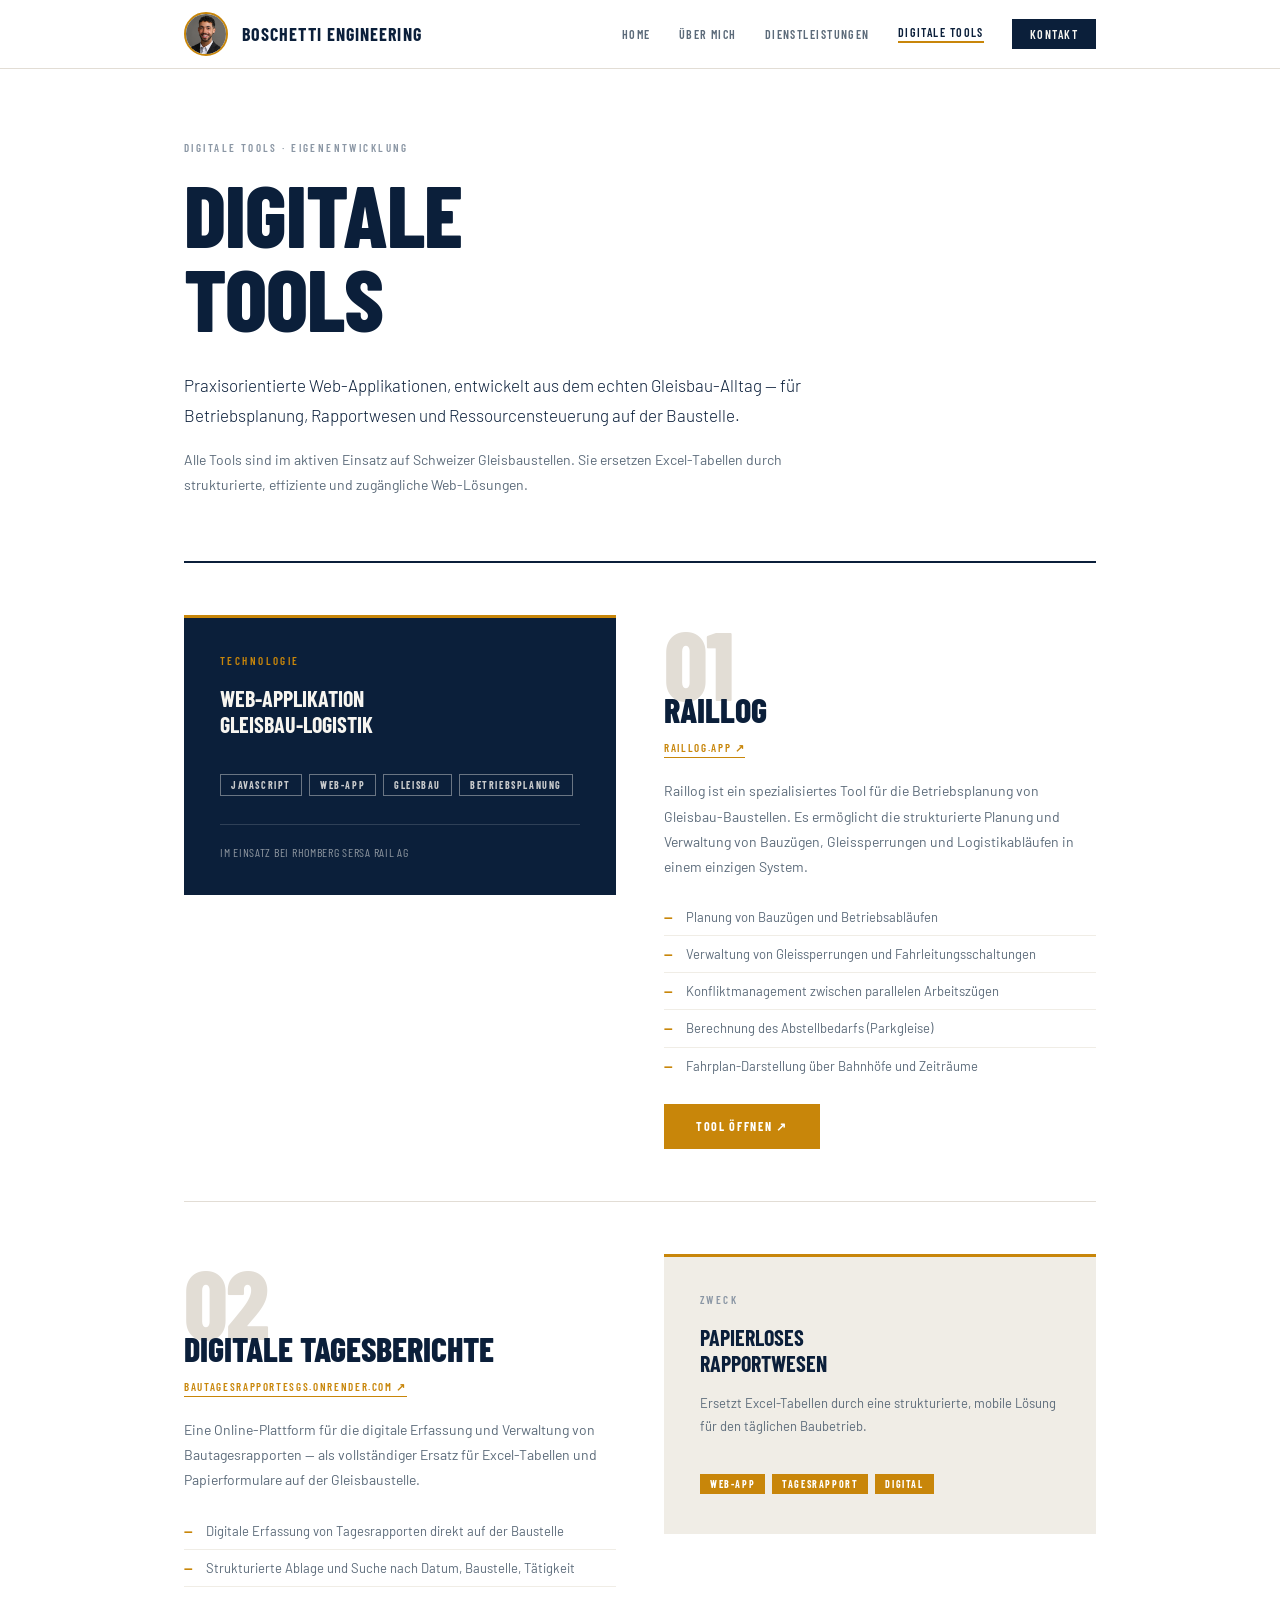
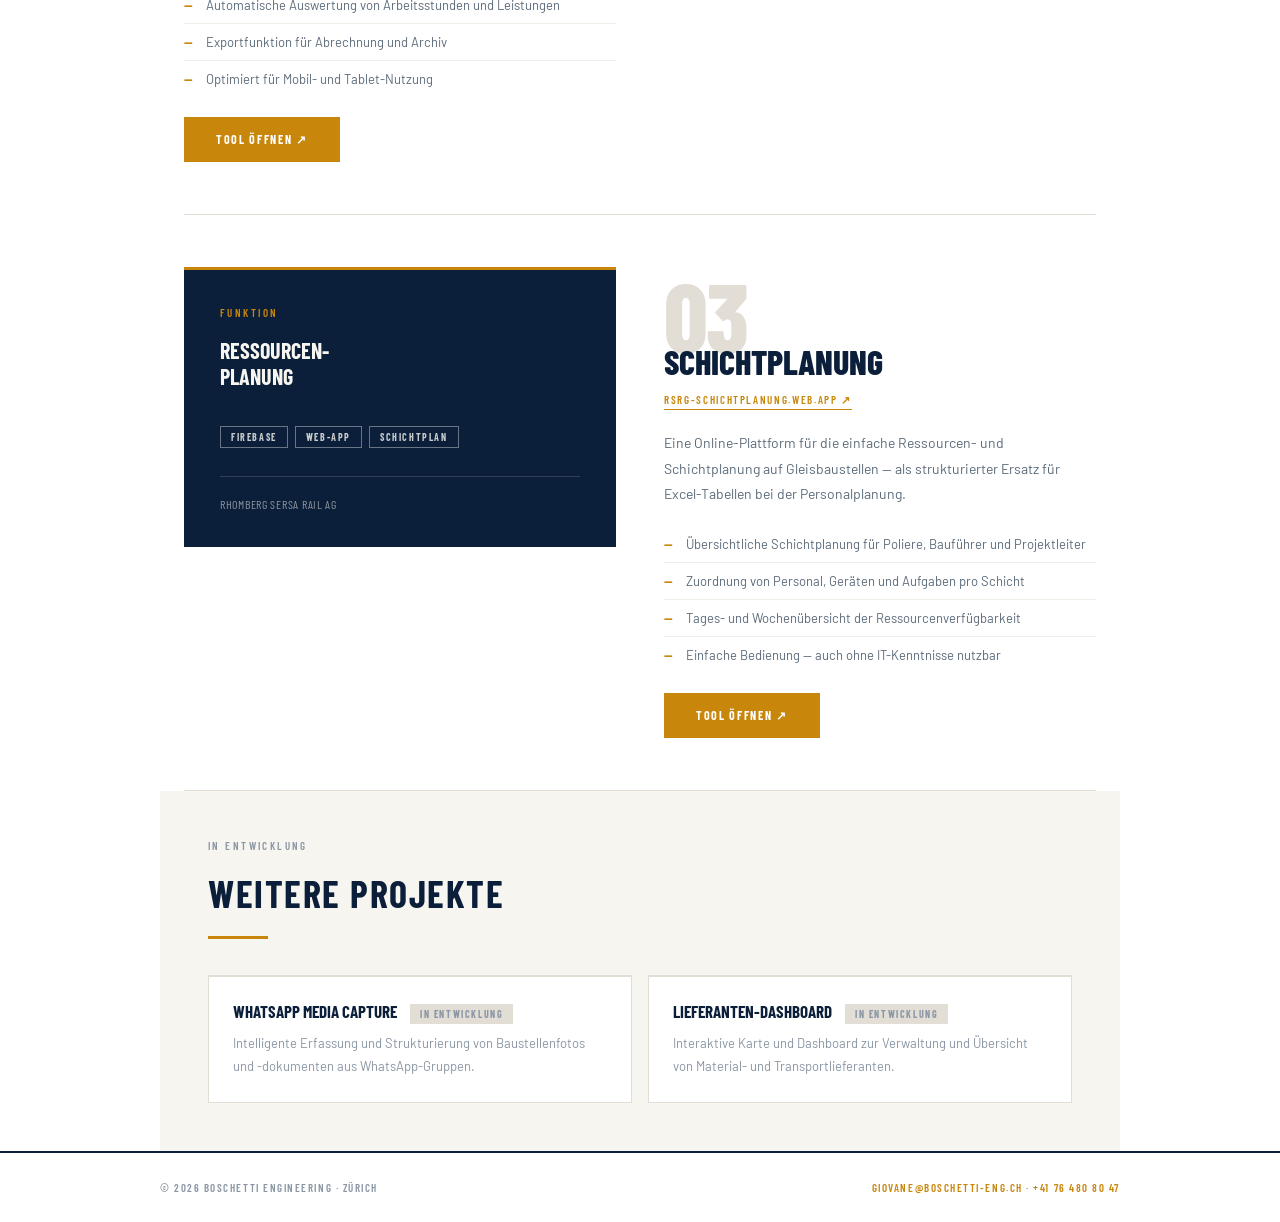
==== digitale-tools/index.html @ f16b6cce "Initial commit: static site for boschetti-eng.ch Full static site with 5 pages (Home, Über mich, Die" ====
<!DOCTYPE html>
<html lang="de">
<head>
  <meta charset="UTF-8">
  <meta name="viewport" content="width=device-width, initial-scale=1.0">
  <title>Digitale Tools · Boschetti Engineering</title>
  <meta name="description" content="Praxisorientierte Web-Applikationen für den Gleisbau: Raillog, Digitale Tagesberichte und Schichtplanung.">
  <link rel="preconnect" href="https://fonts.googleapis.com">
  <link rel="preconnect" href="https://fonts.gstatic.com" crossorigin>
  <link rel="stylesheet" href="/assets/css/style.css">
</head>
<body>

<header class="site-header">
  <div class="site-header-inner">
    <a href="/" class="site-branding">
      <img src="/assets/img/profil.jpg" alt="Giovane Boschetti">
      <span class="site-title">Boschetti Engineering</span>
    </a>
    <nav class="site-nav">
      <a href="/">Home</a>
      <a href="/ueber-mich/">Über mich</a>
      <a href="/dienstleistungen/">Dienstleistungen</a>
      <a href="/digitale-tools/" class="active">Digitale Tools</a>
      <a href="/kontakt/" class="nav-cta">Kontakt</a>
    </nav>
  </div>
</header>

<main>
<div class="be-wrap">

  <div class="be-hero">
    <span class="be-label">Digitale Tools · Eigenentwicklung</span>
    <h1 class="be-h1">Digitale<br>Tools</h1>
    <p class="be-lead">Praxisorientierte Web-Applikationen, entwickelt aus dem echten Gleisbau-Alltag — für Betriebsplanung, Rapportwesen und Ressourcensteuerung auf der Baustelle.</p>
    <p class="be-body" style="margin-top:16px;max-width:680px">Alle Tools sind im aktiven Einsatz auf Schweizer Gleisbaustellen. Sie ersetzen Excel-Tabellen durch strukturierte, effiziente und zugängliche Web-Lösungen.</p>
  </div>

  <div class="be-tool">
    <div>
      <p class="be-tool-num">01</p>
      <h2 class="be-tool-title">Raillog</h2>
      <a href="https://raillog.app" target="_blank" rel="noopener" class="be-tool-url">raillog.app ↗</a>
      <p class="be-tool-body">Raillog ist ein spezialisiertes Tool für die Betriebsplanung von Gleisbau-Baustellen. Es ermöglicht die strukturierte Planung und Verwaltung von Bauzügen, Gleissperrungen und Logistikabläufen in einem einzigen System.</p>
      <ul class="be-feature-list">
        <li>Planung von Bauzügen und Betriebsabläufen</li>
        <li>Verwaltung von Gleissperrungen und Fahrleitungsschaltungen</li>
        <li>Konfliktmanagement zwischen parallelen Arbeitszügen</li>
        <li>Berechnung des Abstellbedarfs (Parkgleise)</li>
        <li>Fahrplan-Darstellung über Bahnhöfe und Zeiträume</li>
      </ul>
      <a href="https://raillog.app" target="_blank" rel="noopener" class="be-cta be-cta-amber">Tool öffnen ↗</a>
    </div>
    <div class="be-tool-visual-dark">
      <div>
        <span class="be-label" style="color:#C8860A">Technologie</span>
        <p style="font-family:'Barlow Condensed',sans-serif;font-size:22px;font-weight:700;text-transform:uppercase;color:#F7F5F0;margin:0 0 20px;line-height:1.2">Web-Applikation<br>Gleisbau-Logistik</p>
      </div>
      <div>
        <div class="be-tag be-tag-outline">JavaScript</div>
        <div class="be-tag be-tag-outline">Web-App</div>
        <div class="be-tag be-tag-outline">Gleisbau</div>
        <div class="be-tag be-tag-outline">Betriebsplanung</div>
        <div style="margin-top:24px;border-top:1px solid rgba(255,255,255,.15);padding-top:20px">
          <p style="font-size:12px;color:rgba(247,245,240,.55);font-family:'Barlow Condensed',sans-serif;letter-spacing:.06em;text-transform:uppercase">Im Einsatz bei Rhomberg Sersa Rail AG</p>
        </div>
      </div>
    </div>
  </div>

  <div class="be-tool">
    <div>
      <p class="be-tool-num">02</p>
      <h2 class="be-tool-title">Digitale Tagesberichte</h2>
      <a href="https://bautagesrapportesgs.onrender.com/" target="_blank" rel="noopener" class="be-tool-url">bautagesrapportesgs.onrender.com ↗</a>
      <p class="be-tool-body">Eine Online-Plattform für die digitale Erfassung und Verwaltung von Bautagesrapporten — als vollständiger Ersatz für Excel-Tabellen und Papierformulare auf der Gleisbaustelle.</p>
      <ul class="be-feature-list">
        <li>Digitale Erfassung von Tagesrapporten direkt auf der Baustelle</li>
        <li>Strukturierte Ablage und Suche nach Datum, Baustelle, Tätigkeit</li>
        <li>Automatische Auswertung von Arbeitsstunden und Leistungen</li>
        <li>Exportfunktion für Abrechnung und Archiv</li>
        <li>Optimiert für Mobil- und Tablet-Nutzung</li>
      </ul>
      <a href="https://bautagesrapportesgs.onrender.com/" target="_blank" rel="noopener" class="be-cta be-cta-amber">Tool öffnen ↗</a>
    </div>
    <div class="be-tool-visual">
      <div>
        <span class="be-label">Zweck</span>
        <p style="font-family:'Barlow Condensed',sans-serif;font-size:22px;font-weight:700;text-transform:uppercase;color:#0B1F3A;margin:0 0 16px;line-height:1.2">Papierloses<br>Rapportwesen</p>
        <p style="font-size:13px;line-height:1.7;color:#5C6B7A;margin:0">Ersetzt Excel-Tabellen durch eine strukturierte, mobile Lösung für den täglichen Baubetrieb.</p>
      </div>
      <div>
        <div class="be-tag">Web-App</div>
        <div class="be-tag">Tagesrapport</div>
        <div class="be-tag">Digital</div>
      </div>
    </div>
  </div>

  <div class="be-tool">
    <div>
      <p class="be-tool-num">03</p>
      <h2 class="be-tool-title">Schichtplanung</h2>
      <a href="https://rsrg-schichtplanung.web.app/" target="_blank" rel="noopener" class="be-tool-url">rsrg-schichtplanung.web.app ↗</a>
      <p class="be-tool-body">Eine Online-Plattform für die einfache Ressourcen- und Schichtplanung auf Gleisbaustellen — als strukturierter Ersatz für Excel-Tabellen bei der Personalplanung.</p>
      <ul class="be-feature-list">
        <li>Übersichtliche Schichtplanung für Poliere, Bauführer und Projektleiter</li>
        <li>Zuordnung von Personal, Geräten und Aufgaben pro Schicht</li>
        <li>Tages- und Wochenübersicht der Ressourcenverfügbarkeit</li>
        <li>Einfache Bedienung — auch ohne IT-Kenntnisse nutzbar</li>
      </ul>
      <a href="https://rsrg-schichtplanung.web.app/" target="_blank" rel="noopener" class="be-cta be-cta-amber">Tool öffnen ↗</a>
    </div>
    <div class="be-tool-visual-dark">
      <div>
        <span class="be-label" style="color:#C8860A">Funktion</span>
        <p style="font-family:'Barlow Condensed',sans-serif;font-size:22px;font-weight:700;text-transform:uppercase;color:#F7F5F0;margin:0 0 20px;line-height:1.2">Ressourcen-<br>planung</p>
      </div>
      <div>
        <div class="be-tag be-tag-outline">Firebase</div>
        <div class="be-tag be-tag-outline">Web-App</div>
        <div class="be-tag be-tag-outline">Schichtplan</div>
        <div style="margin-top:24px;border-top:1px solid rgba(255,255,255,.15);padding-top:20px">
          <p style="font-size:12px;color:rgba(247,245,240,.55);font-family:'Barlow Condensed',sans-serif;letter-spacing:.06em;text-transform:uppercase">Rhomberg Sersa Rail AG</p>
        </div>
      </div>
    </div>
  </div>

  <div class="be-section" style="background:#F7F5F0;margin:0 -24px;padding:48px 48px">
    <span class="be-label">In Entwicklung</span>
    <h2 class="be-h2">Weitere Projekte</h2>
    <div class="be-divider"></div>
    <div style="display:grid;grid-template-columns:repeat(auto-fit,minmax(240px,1fr));gap:16px">
      <div style="background:#fff;border:1px solid #E2DDD5;border-top:2px solid #E2DDD5;padding:24px">
        <p style="font-family:'Barlow Condensed',sans-serif;font-size:17px;font-weight:700;text-transform:uppercase;color:#0B1F3A;margin:0 0 8px">WhatsApp Media Capture <span class="be-soon">In Entwicklung</span></p>
        <p style="font-size:13px;line-height:1.75;color:#8A96A4;margin:0">Intelligente Erfassung und Strukturierung von Baustellenfotos und -dokumenten aus WhatsApp-Gruppen.</p>
      </div>
      <div style="background:#fff;border:1px solid #E2DDD5;border-top:2px solid #E2DDD5;padding:24px">
        <p style="font-family:'Barlow Condensed',sans-serif;font-size:17px;font-weight:700;text-transform:uppercase;color:#0B1F3A;margin:0 0 8px">Lieferanten-Dashboard <span class="be-soon">In Entwicklung</span></p>
        <p style="font-size:13px;line-height:1.75;color:#8A96A4;margin:0">Interaktive Karte und Dashboard zur Verwaltung und Übersicht von Material- und Transportlieferanten.</p>
      </div>
    </div>
  </div>

</div>
</main>

<footer class="site-footer">
  <div class="site-footer-inner">
    <p>© 2026 Boschetti Engineering · Zürich</p>
    <p><a href="mailto:giovane@boschetti-eng.ch">giovane@boschetti-eng.ch</a> · <a href="tel:+41764808047">+41 76 480 80 47</a></p>
  </div>
</footer>

</body>
</html>
---- assets/css/style.css ----
@import url('https://fonts.googleapis.com/css2?family=Barlow+Condensed:ital,wght@0,300;0,400;0,600;0,700;0,800;1,400&family=Barlow:wght@300;400;500;600&display=swap');

/* === RESET === */
*,*::before,*::after{box-sizing:border-box}
body{margin:0;font-family:'Barlow',sans-serif;color:#0B1F3A;background:#fff}
a{color:inherit}
img{max-width:100%;height:auto;display:block}
p{margin:0}

/* === HEADER === */
.site-header{border-bottom:1px solid #E2DDD5;position:sticky;top:0;background:#fff;z-index:100}
.site-header-inner{max-width:960px;margin:0 auto;padding:0 24px;display:flex;align-items:center;justify-content:space-between;height:68px}
.site-branding{display:flex;align-items:center;gap:14px;text-decoration:none;flex-shrink:0}
.site-branding img{width:44px;height:44px;border-radius:50%;object-fit:cover;object-position:center 20%;border:2px solid #C8860A;flex-shrink:0}
.site-title{font-family:'Barlow Condensed',sans-serif;font-size:18px;font-weight:700;letter-spacing:.06em;text-transform:uppercase;color:#0B1F3A}
.site-nav{display:flex;gap:28px;align-items:center}
.site-nav a{font-family:'Barlow Condensed',sans-serif;font-size:12px;font-weight:600;letter-spacing:.12em;text-transform:uppercase;color:#5C6B7A;text-decoration:none;transition:color .15s}
.site-nav a:hover{color:#0B1F3A}
.site-nav a.active{color:#0B1F3A;border-bottom:2px solid #C8860A;padding-bottom:2px}
.nav-cta{background:#0B1F3A;color:#F7F5F0 !important;padding:8px 18px}
.nav-cta:hover{background:#C8860A !important;color:#fff !important;border-bottom:none !important}

/* === FOOTER === */
.site-footer{border-top:2px solid #0B1F3A;padding:28px 24px;margin-top:0}
.site-footer-inner{max-width:960px;margin:0 auto;display:flex;align-items:center;justify-content:space-between;flex-wrap:wrap;gap:12px}
.site-footer p{font-family:'Barlow Condensed',sans-serif;font-size:11px;font-weight:600;letter-spacing:.14em;text-transform:uppercase;color:#8A96A4;margin:0}
.site-footer a{color:#C8860A;text-decoration:none}
.site-footer a:hover{text-decoration:underline}

/* === PAGE WRAPPER === */
.be-wrap{max-width:960px;margin:0 auto;padding:0 24px}

/* === TYPOGRAPHY === */
.be-label{font-family:'Barlow Condensed',sans-serif;font-size:11px;font-weight:600;letter-spacing:.22em;text-transform:uppercase;color:#8A96A4;margin:0 0 18px;display:block}
.be-h1{font-family:'Barlow Condensed',sans-serif;font-size:clamp(52px,10vw,88px);font-weight:800;line-height:.95;color:#0B1F3A;margin:0 0 32px;text-transform:uppercase;letter-spacing:-.01em}
.be-h2{font-family:'Barlow Condensed',sans-serif;font-size:clamp(26px,4vw,38px);font-weight:700;text-transform:uppercase;letter-spacing:.04em;color:#0B1F3A;margin:0 0 4px}
.be-h3{font-family:'Barlow Condensed',sans-serif;font-size:19px;font-weight:700;text-transform:uppercase;letter-spacing:.05em;color:#0B1F3A;margin:0 0 12px}
.be-divider{width:60px;height:3px;background:#C8860A;margin:20px 0 36px}
.be-lead{font-size:17px;line-height:1.75;color:#0B1F3A;max-width:720px;font-weight:300;margin:0}
.be-body{font-size:14px;line-height:1.8;color:#5C6B7A;margin:0}

/* === SECTIONS === */
.be-hero{padding:72px 0 64px;border-bottom:2px solid #0B1F3A}
.be-section{padding:64px 0;border-bottom:1px solid #E2DDD5}
.be-section:last-child{border-bottom:0;padding-bottom:24px}

/* === LAYOUTS === */
.be-two-col{display:grid;grid-template-columns:1fr 1fr;gap:48px;align-items:start}
.be-grid-3{display:grid;grid-template-columns:repeat(auto-fit,minmax(240px,1fr));gap:20px;margin-top:36px}
.be-grid-2{display:grid;grid-template-columns:repeat(auto-fit,minmax(280px,1fr));gap:20px;margin-top:36px}

/* === CARDS === */
.be-card{background:#fff;border:1px solid #E2DDD5;border-left:3px solid #C8860A;padding:28px 26px}
.be-card-dark{background:#0B1F3A;border-top:3px solid #C8860A;padding:36px 32px;color:#F7F5F0}
.be-card-link{font-family:'Barlow Condensed',sans-serif;font-size:11px;font-weight:700;letter-spacing:.14em;text-transform:uppercase;color:#C8860A;text-decoration:none;display:inline-block;margin-top:18px}
.be-card-link:hover{text-decoration:underline}

/* === BUTTONS === */
.be-cta{display:inline-block;padding:13px 30px;background:#0B1F3A;color:#F7F5F0;font-family:'Barlow Condensed',sans-serif;font-size:12px;font-weight:700;letter-spacing:.14em;text-transform:uppercase;text-decoration:none;margin-top:28px;border:2px solid #0B1F3A;transition:all .2s;cursor:pointer}
.be-cta:hover{background:transparent;color:#0B1F3A}
.be-cta-amber{background:#C8860A;border-color:#C8860A;color:#fff;margin-top:20px}
.be-cta-amber:hover{background:transparent;color:#C8860A}
.be-cta-ghost{background:transparent;color:#0B1F3A;border:2px solid #0B1F3A;margin-left:10px}
.be-cta-ghost:hover{background:#0B1F3A;color:#F7F5F0}

/* === HOME: STATS === */
.be-stats{display:grid;grid-template-columns:repeat(4,1fr)}
.be-stat{text-align:center;padding:28px 16px;border-right:1px solid #E2DDD5}
.be-stat:last-child{border-right:0}
.be-stat-num{font-family:'Barlow Condensed',sans-serif;font-size:52px;font-weight:800;color:#0B1F3A;line-height:1;margin:0 0 6px}
.be-stat-label{font-family:'Barlow Condensed',sans-serif;font-size:11px;font-weight:600;letter-spacing:.18em;text-transform:uppercase;color:#8A96A4;margin:0}

/* === TIMELINE === */
.be-timeline{margin-top:36px;padding-left:28px;border-left:2px solid #E2DDD5}
.be-tl-item{position:relative;margin-bottom:44px;padding-left:4px}
.be-tl-item:last-child{margin-bottom:0}
.be-tl-item::before{content:'';position:absolute;left:-36px;top:8px;width:12px;height:12px;border-radius:50%;background:#C8860A;border:3px solid #F7F5F0;box-shadow:0 0 0 2px #C8860A}
.be-tl-date{font-family:'Barlow Condensed',sans-serif;font-size:11px;font-weight:700;letter-spacing:.18em;text-transform:uppercase;color:#C8860A;margin:0 0 3px}
.be-tl-org{font-family:'Barlow Condensed',sans-serif;font-size:12px;font-weight:600;letter-spacing:.1em;text-transform:uppercase;color:#8A96A4;margin:0 0 6px}
.be-tl-role{font-family:'Barlow Condensed',sans-serif;font-size:24px;font-weight:700;text-transform:uppercase;color:#0B1F3A;margin:0 0 10px;line-height:1.1}
.be-tl-desc{font-size:14px;line-height:1.8;color:#5C6B7A;margin:0}
.be-tl-list{list-style:none;padding:0;margin:10px 0 0}
.be-tl-list li{font-size:13px;line-height:1.7;color:#5C6B7A;padding:4px 0 4px 18px;position:relative}
.be-tl-list li::before{content:'·';position:absolute;left:0;color:#C8860A;font-weight:900;font-size:16px;line-height:1.4}

/* === SKILLS === */
.be-skill-grid{display:grid;grid-template-columns:repeat(auto-fill,minmax(150px,1fr));gap:8px;margin-top:24px}
.be-skill{font-family:'Barlow Condensed',sans-serif;font-size:12px;font-weight:700;letter-spacing:.09em;text-transform:uppercase;background:#F0EDE6;border-left:2px solid #C8860A;padding:9px 14px;color:#0B1F3A}

/* === LANGUAGES === */
.be-lang-row{display:flex;align-items:center;justify-content:space-between;padding:13px 0;border-bottom:1px solid #E2DDD5}
.be-lang-row:last-child{border-bottom:0}
.be-lang-name{font-family:'Barlow Condensed',sans-serif;font-size:16px;font-weight:700;text-transform:uppercase;letter-spacing:.04em;color:#0B1F3A;margin:0}
.be-lang-level{font-family:'Barlow Condensed',sans-serif;font-size:11px;font-weight:600;letter-spacing:.14em;text-transform:uppercase;color:#8A96A4;margin:0}

/* === DIENSTLEISTUNGEN === */
.be-service-grid{display:grid;grid-template-columns:repeat(auto-fill,minmax(270px,1fr));gap:16px;margin-top:0}
.be-svc{background:#fff;border:1px solid #E2DDD5;border-left:3px solid #C8860A;padding:24px 22px}
.be-svc-title{font-family:'Barlow Condensed',sans-serif;font-size:17px;font-weight:700;text-transform:uppercase;letter-spacing:.04em;color:#0B1F3A;margin:0 0 10px}
.be-svc-desc{font-size:13px;line-height:1.75;color:#5C6B7A;margin:0}
.be-banner{background:#0B1F3A;padding:48px 40px;display:flex;align-items:center;justify-content:space-between;flex-wrap:wrap;gap:24px}

/* === DIGITALE TOOLS === */
.be-tool{display:grid;grid-template-columns:1fr 1fr;gap:48px;align-items:start;padding:52px 0;border-bottom:1px solid #E2DDD5}
.be-tool:last-child{border-bottom:0}
.be-tool:nth-child(even){direction:rtl}
.be-tool:nth-child(even)>*{direction:ltr}
.be-tool-num{font-family:'Barlow Condensed',sans-serif;font-size:96px;font-weight:800;color:#E2DDD5;line-height:1;margin:0 0 -20px;letter-spacing:-.02em}
.be-tool-title{font-family:'Barlow Condensed',sans-serif;font-size:34px;font-weight:800;text-transform:uppercase;color:#0B1F3A;margin:0 0 8px;line-height:1.1}
.be-tool-url{font-family:'Barlow Condensed',sans-serif;font-size:11px;font-weight:600;letter-spacing:.15em;text-transform:uppercase;color:#C8860A;text-decoration:none;display:inline-block;margin:0 0 20px;border-bottom:1px solid #C8860A;padding-bottom:2px}
.be-tool-url:hover{color:#A06A08}
.be-tool-body{font-size:14px;line-height:1.8;color:#5C6B7A;margin:0 0 20px}
.be-feature-list{list-style:none;padding:0;margin:0}
.be-feature-list li{font-size:13px;line-height:1.7;color:#5C6B7A;padding:7px 0 7px 22px;border-bottom:1px solid #F0EDE6;position:relative}
.be-feature-list li:last-child{border-bottom:0}
.be-feature-list li::before{content:'—';position:absolute;left:0;color:#C8860A;font-weight:700}
.be-tool-visual{background:#F0EDE6;border-top:3px solid #C8860A;padding:36px;display:flex;flex-direction:column;justify-content:space-between;min-height:280px}
.be-tool-visual-dark{background:#0B1F3A;border-top:3px solid #C8860A;padding:36px;min-height:280px;display:flex;flex-direction:column;justify-content:space-between}
.be-tag{font-family:'Barlow Condensed',sans-serif;font-size:10px;font-weight:700;letter-spacing:.16em;text-transform:uppercase;background:#C8860A;color:#fff;padding:4px 10px;display:inline-block;margin:4px 4px 4px 0}
.be-tag-outline{background:transparent;border:1px solid rgba(247,245,240,.4);color:rgba(247,245,240,.8)}
.be-soon{font-family:'Barlow Condensed',sans-serif;font-size:10px;font-weight:700;letter-spacing:.16em;text-transform:uppercase;background:#E2DDD5;color:#8A96A4;padding:4px 10px;display:inline-block;margin-left:10px;vertical-align:middle}

/* === KONTAKT === */
.be-contact-block{background:#0B1F3A;padding:40px 36px;color:#F7F5F0}
.be-contact-row{display:flex;gap:16px;align-items:flex-start;padding:16px 0;border-bottom:1px solid rgba(255,255,255,.1)}
.be-contact-row:last-child{border-bottom:0}
.be-contact-tag{font-family:'Barlow Condensed',sans-serif;font-size:10px;font-weight:700;letter-spacing:.16em;text-transform:uppercase;background:#C8860A;padding:5px 10px;color:#fff;flex-shrink:0;margin-top:2px}
.be-contact-val{font-size:15px;color:rgba(247,245,240,.9);line-height:1.6;word-break:break-all;margin:0}
.be-contact-val a{color:#F5C040;text-decoration:none}
.be-contact-val a:hover{text-decoration:underline}
.be-field{margin-bottom:20px}
.be-field label{font-family:'Barlow Condensed',sans-serif;font-size:10px;font-weight:700;letter-spacing:.2em;text-transform:uppercase;color:#8A96A4;display:block;margin-bottom:8px}
.be-field input,.be-field textarea,.be-field select{width:100%;border:1px solid #E2DDD5;border-radius:0;padding:12px 14px;font-family:'Barlow',sans-serif;font-size:14px;color:#0B1F3A;background:#fff;outline:none;appearance:none;-webkit-appearance:none;transition:border-color .15s}
.be-field input:focus,.be-field textarea:focus,.be-field select:focus{border-color:#C8860A}
.be-field textarea{min-height:160px;resize:vertical}
.be-submit{display:block;width:100%;padding:14px 36px;background:#C8860A;color:#fff;font-family:'Barlow Condensed',sans-serif;font-size:12px;font-weight:700;letter-spacing:.16em;text-transform:uppercase;border:2px solid #C8860A;cursor:pointer;text-align:center;margin-top:8px;transition:all .2s}
.be-submit:hover{background:#0B1F3A;border-color:#0B1F3A}
.be-submit:disabled{opacity:.6;cursor:not-allowed}
#form-success{display:none;background:#E8F5E9;border-left:3px solid #4CAF50;padding:20px 24px;margin-bottom:24px}
#form-success p:first-child{font-family:'Barlow Condensed',sans-serif;font-size:15px;font-weight:700;text-transform:uppercase;letter-spacing:.06em;color:#2E7D32;margin:0 0 6px}
#form-error{display:none;background:#FFF3E0;border-left:3px solid #FF9800;padding:16px 20px;margin-bottom:16px;font-family:'Barlow Condensed',sans-serif;font-size:13px;font-weight:600;letter-spacing:.06em;text-transform:uppercase;color:#E65100}

/* === RESPONSIVE === */
@media(max-width:900px){
  .be-tool{grid-template-columns:1fr !important;gap:24px}
  .be-tool:nth-child(even){direction:ltr}
}
@media(max-width:680px){
  .site-nav{gap:16px}
  .site-nav a:not(.nav-cta){display:none}
  .be-h1{font-size:52px}
  .be-two-col,.be-stats,.be-service-grid{grid-template-columns:1fr !important}
  .be-cta-ghost{margin-left:0;margin-top:8px;display:block}
  .be-stat{border-right:0;border-bottom:1px solid #E2DDD5}
  .be-stat:last-child{border-bottom:0}
  .be-banner{flex-direction:column;padding:36px 24px}
  .be-contact-block{padding:28px 20px}
  .site-title{font-size:15px}
}
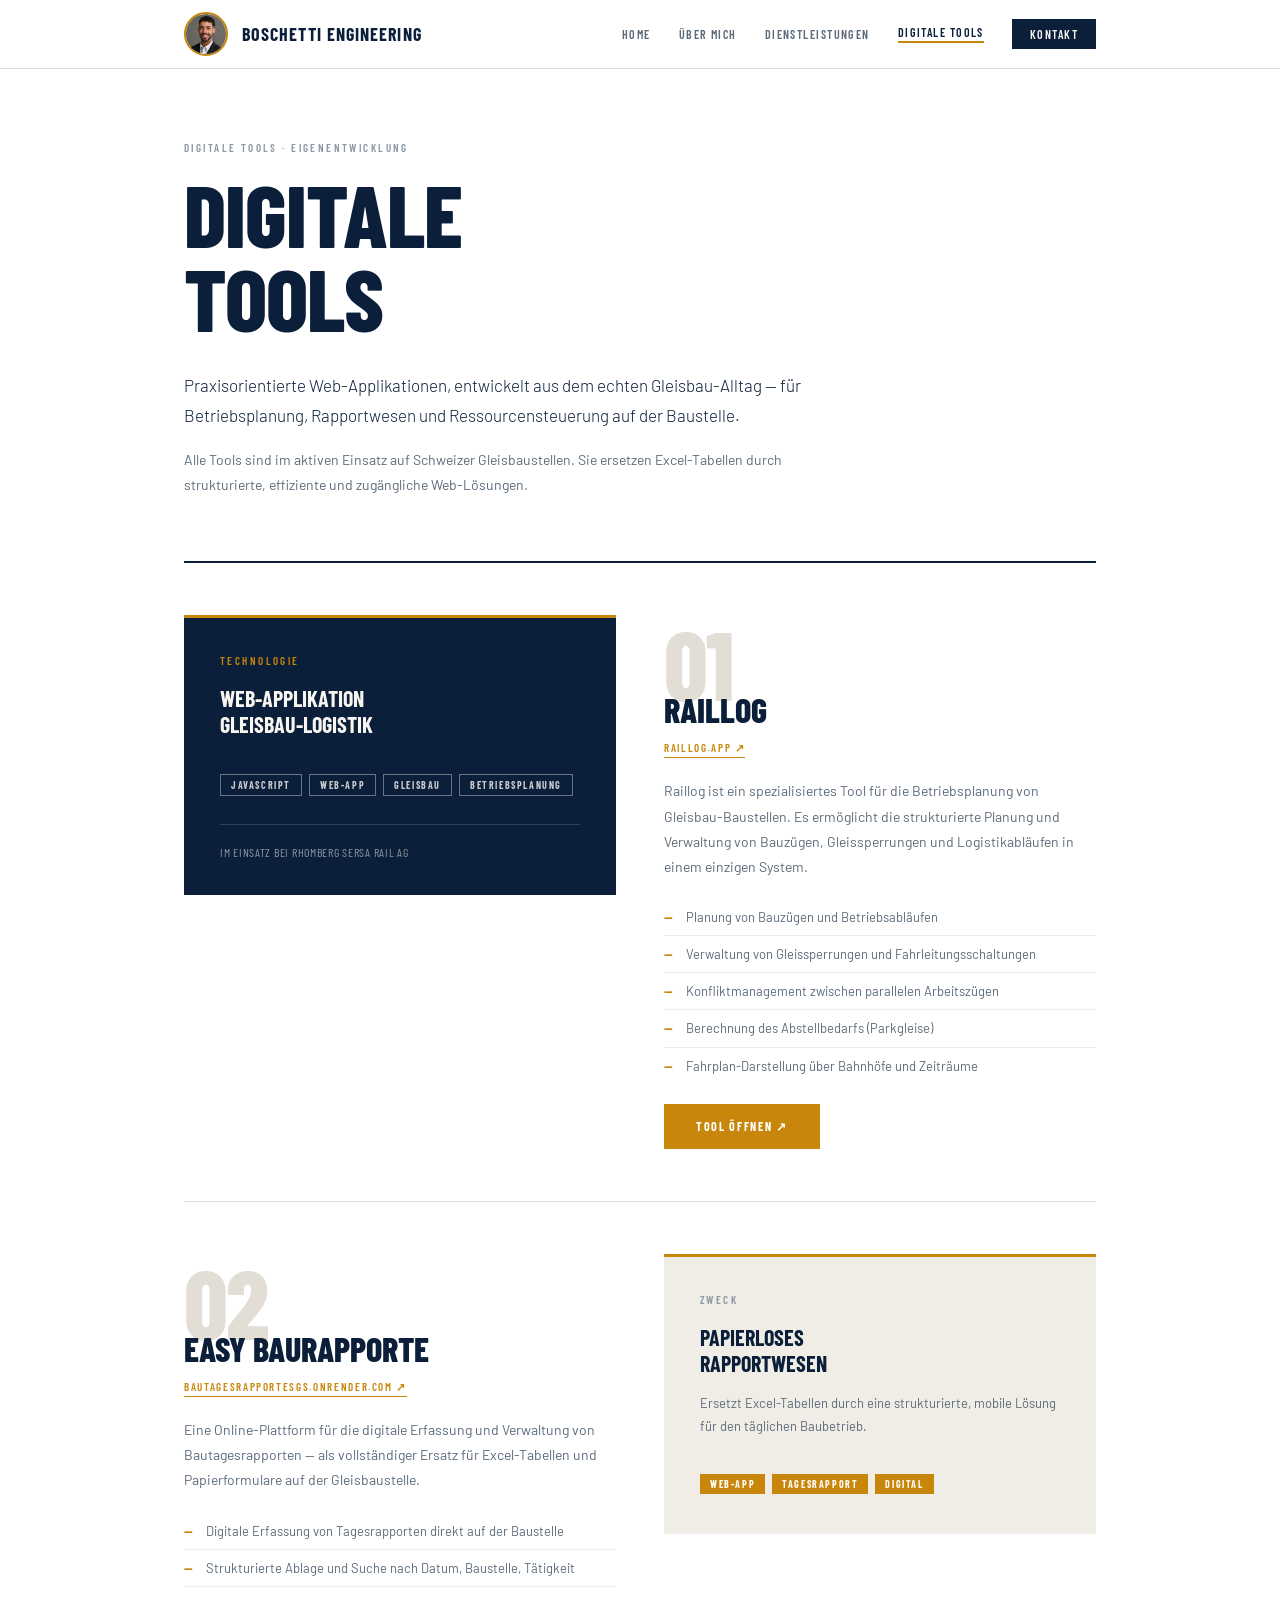
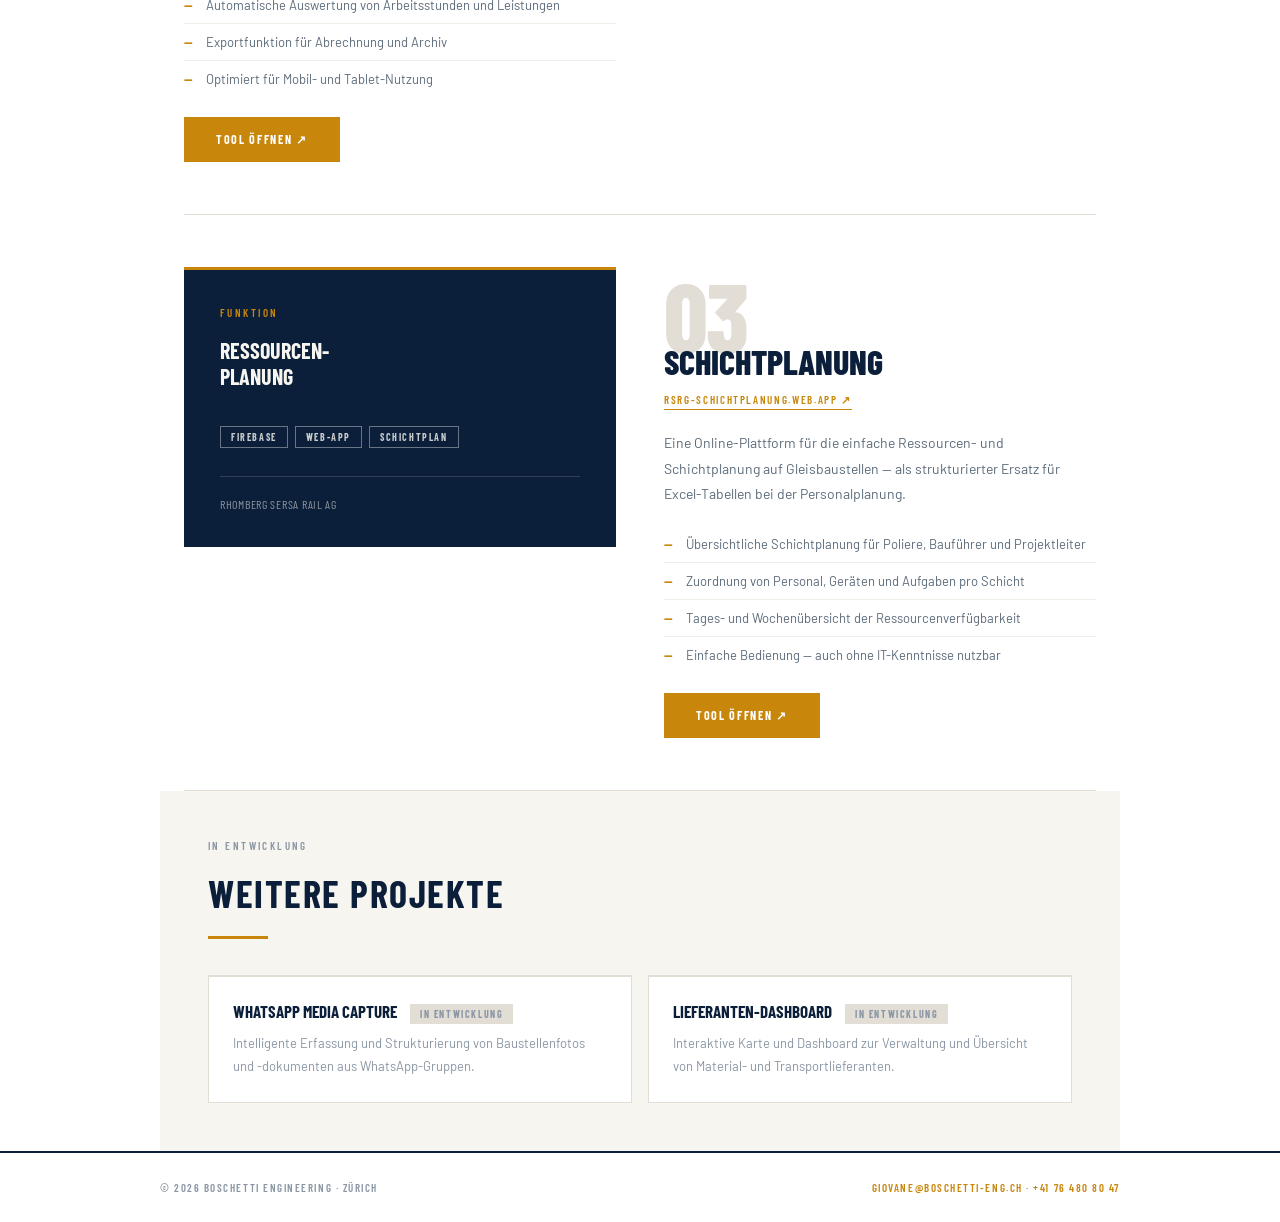
==== commit e3db3f1d: "Updates" ====
--- a/digitale-tools/index.html
+++ b/digitale-tools/index.html
@@ -72,8 +72,8 @@
   <div class="be-tool">
     <div>
       <p class="be-tool-num">02</p>
-      <h2 class="be-tool-title">Digitale Tagesberichte</h2>
-      <a href="https://bautagesrapportesgs.onrender.com/" target="_blank" rel="noopener" class="be-tool-url">bautagesrapportesgs.onrender.com ↗</a>
+      <h2 class="be-tool-title">Easy Baurapporte</h2>
+      <a href="https://easy-baurapporte.app/" target="_blank" rel="noopener" class="be-tool-url">bautagesrapportesgs.onrender.com ↗</a>
       <p class="be-tool-body">Eine Online-Plattform für die digitale Erfassung und Verwaltung von Bautagesrapporten — als vollständiger Ersatz für Excel-Tabellen und Papierformulare auf der Gleisbaustelle.</p>
       <ul class="be-feature-list">
         <li>Digitale Erfassung von Tagesrapporten direkt auf der Baustelle</li>
@@ -82,7 +82,7 @@
         <li>Exportfunktion für Abrechnung und Archiv</li>
         <li>Optimiert für Mobil- und Tablet-Nutzung</li>
       </ul>
-      <a href="https://bautagesrapportesgs.onrender.com/" target="_blank" rel="noopener" class="be-cta be-cta-amber">Tool öffnen ↗</a>
+      <a href="https://easy-baurapporte.app/" target="_blank" rel="noopener" class="be-cta be-cta-amber">Tool öffnen ↗</a>
     </div>
     <div class="be-tool-visual">
       <div>
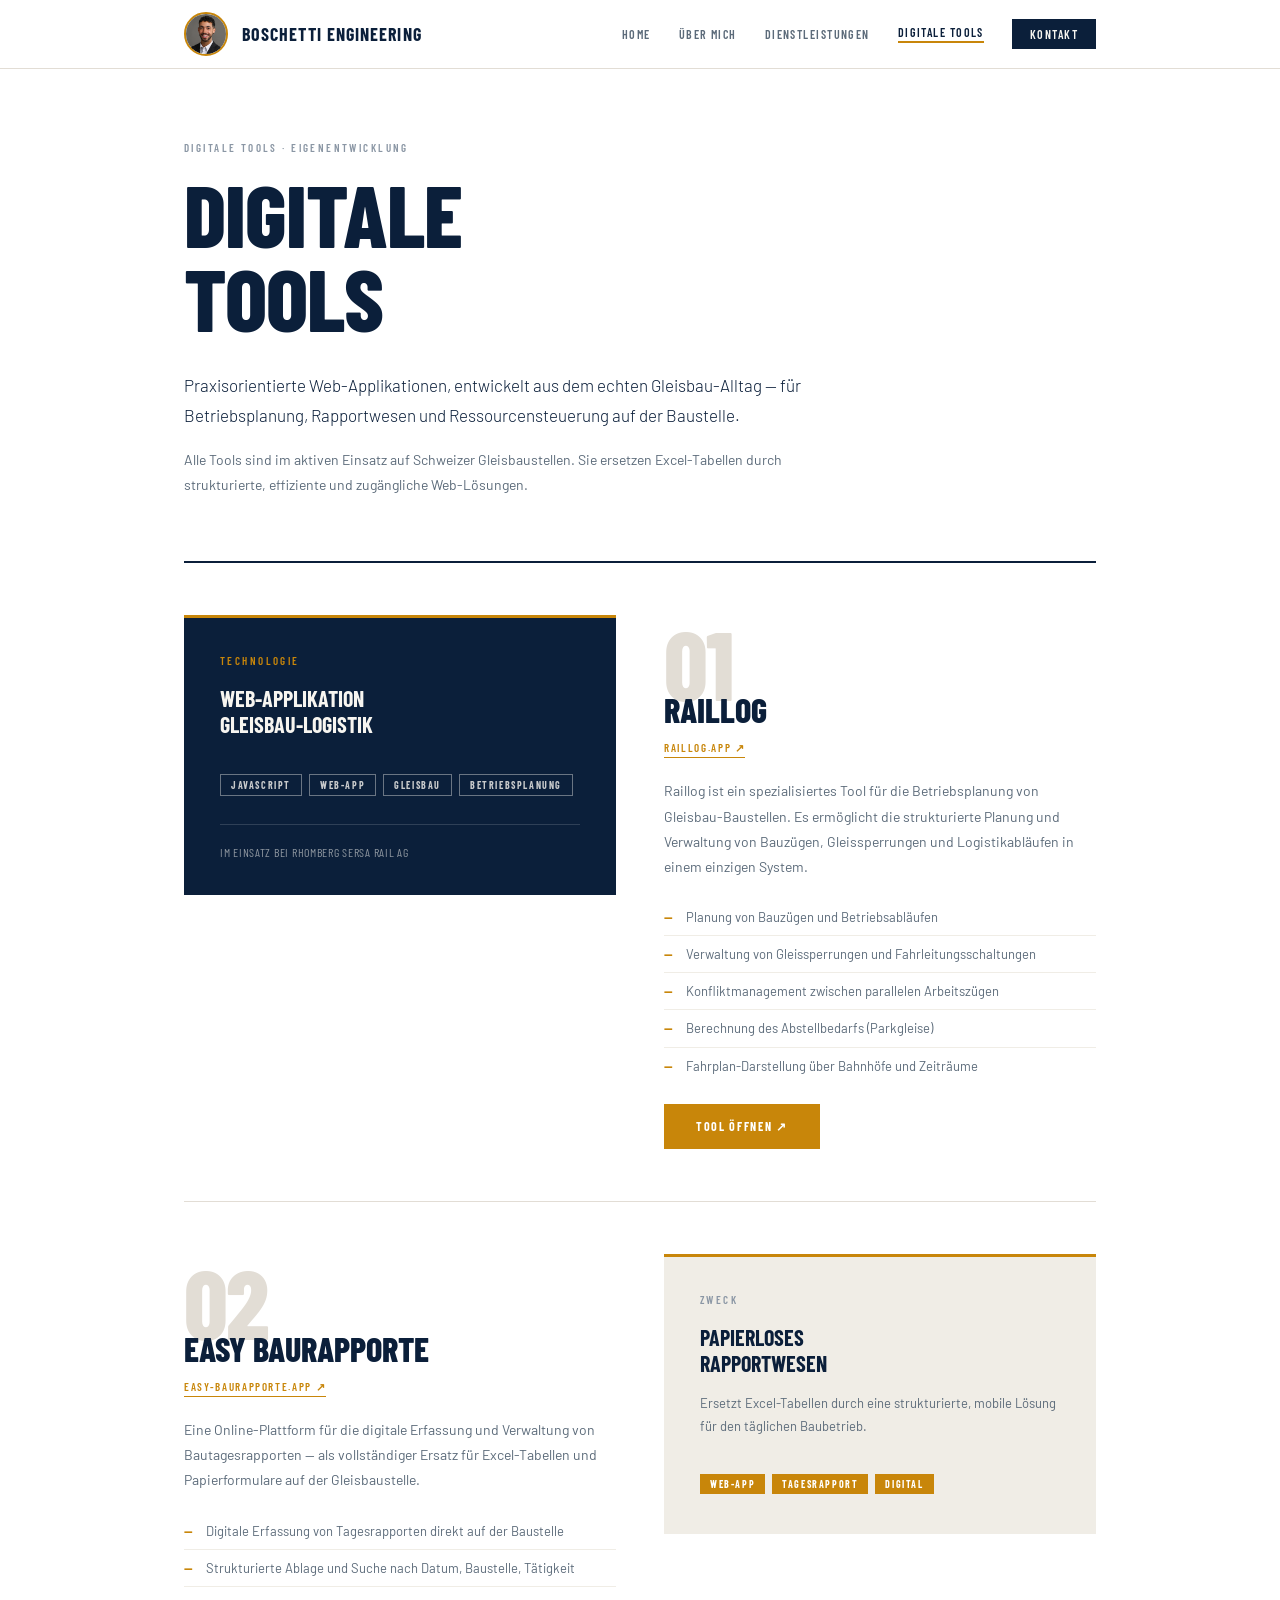
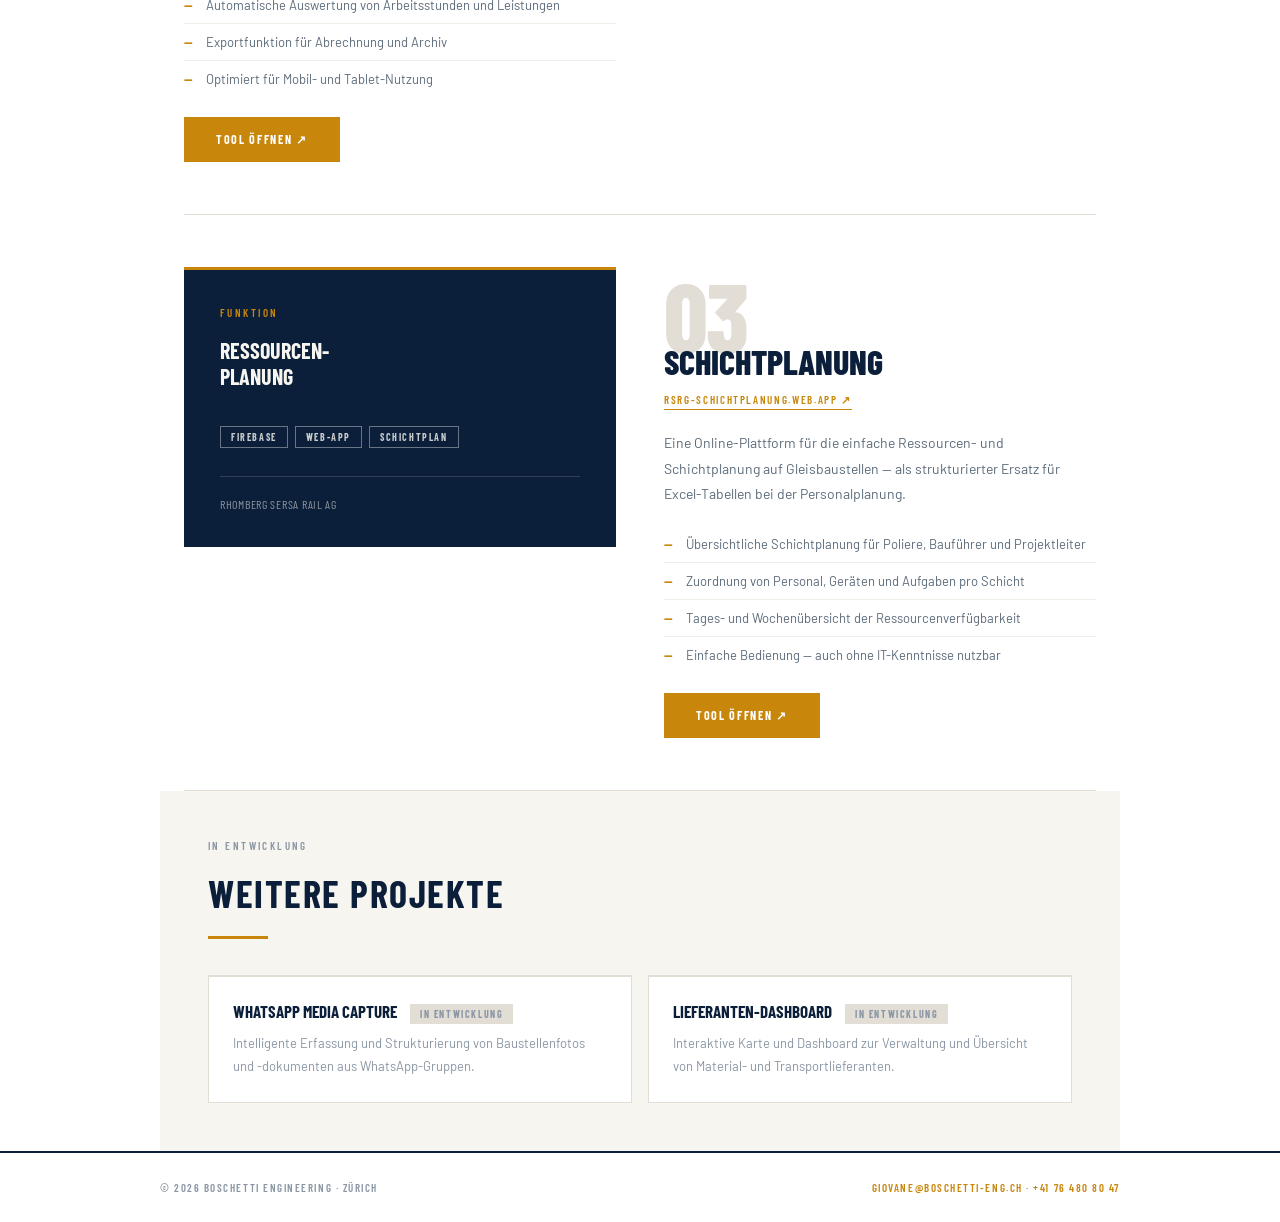
==== commit cdb13fc1: "Link Fix" ====
--- a/digitale-tools/index.html
+++ b/digitale-tools/index.html
@@ -73,7 +73,7 @@
     <div>
       <p class="be-tool-num">02</p>
       <h2 class="be-tool-title">Easy Baurapporte</h2>
-      <a href="https://easy-baurapporte.app/" target="_blank" rel="noopener" class="be-tool-url">bautagesrapportesgs.onrender.com ↗</a>
+      <a href="https://easy-baurapporte.app/" target="_blank" rel="noopener" class="be-tool-url">easy-baurapporte.app ↗</a>
       <p class="be-tool-body">Eine Online-Plattform für die digitale Erfassung und Verwaltung von Bautagesrapporten — als vollständiger Ersatz für Excel-Tabellen und Papierformulare auf der Gleisbaustelle.</p>
       <ul class="be-feature-list">
         <li>Digitale Erfassung von Tagesrapporten direkt auf der Baustelle</li>
